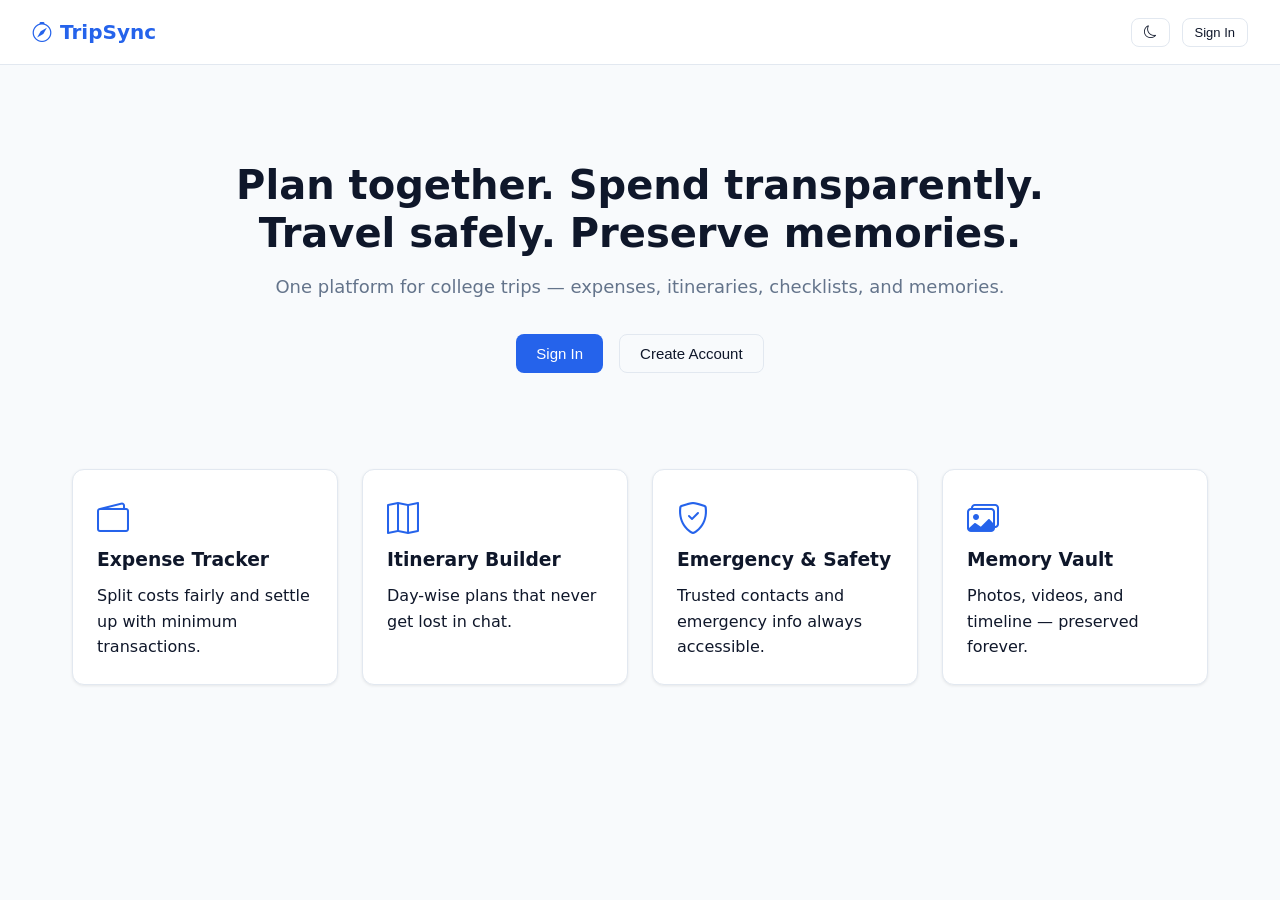
==== src/main/webapp/index.html @ 83077573 "first commit" ====
<!DOCTYPE html>
<html lang="en" data-theme="light">
<head>
    <meta charset="UTF-8">
    <meta name="viewport" content="width=device-width, initial-scale=1.0">
    <title>TripSync – Smart Group Trip Planner</title>
    <link rel="stylesheet" href="css/styles.css">
    <link rel="stylesheet" href="https://cdn.jsdelivr.net/npm/bootstrap-icons@1.11.3/font/bootstrap-icons.min.css">
</head>
<body>
    <nav class="navbar">
        <div class="nav-brand">
            <i class="bi bi-compass"></i>
            <span>TripSync</span>
        </div>
        <div class="nav-actions" id="navActions"></div>
    </nav>

    <main id="app">
        <!-- Landing (unauthenticated) -->
        <section id="landingView" class="view">
            <div class="hero">
                <h1>Plan together. Spend transparently.<br>Travel safely. Preserve memories.</h1>
                <p class="tagline">One platform for college trips — expenses, itineraries, checklists, and memories.</p>
                <div class="hero-actions">
                    <button class="btn btn-primary" onclick="App.showView('login')">Sign In</button>
                    <button class="btn btn-outline" onclick="App.showView('register')">Create Account</button>
                </div>
            </div>
            <div class="features-grid">
                <div class="feature-card"><i class="bi bi-wallet2"></i><h3>Expense Tracker</h3><p>Split costs fairly and settle up with minimum transactions.</p></div>
                <div class="feature-card"><i class="bi bi-map"></i><h3>Itinerary Builder</h3><p>Day-wise plans that never get lost in chat.</p></div>
                <div class="feature-card"><i class="bi bi-shield-check"></i><h3>Emergency & Safety</h3><p>Trusted contacts and emergency info always accessible.</p></div>
                <div class="feature-card"><i class="bi bi-images"></i><h3>Memory Vault</h3><p>Photos, videos, and timeline — preserved forever.</p></div>
            </div>
        </section>

        <!-- Auth views -->
        <section id="loginView" class="view hidden">
            <div class="auth-card">
                <h2>Welcome back</h2>
                <form id="loginForm">
                    <div class="form-group"><label>Email</label><input type="email" name="email" required></div>
                    <div class="form-group"><label>Password</label><input type="password" name="password" required></div>
                    <button type="submit" class="btn btn-primary btn-block">Sign In</button>
                </form>
                <p class="auth-link"><a href="#" onclick="App.showView('forgot'); return false;">Forgot password?</a></p>
                <p class="auth-link">No account? <a href="#" onclick="App.showView('register'); return false;">Register</a></p>
            </div>
        </section>

        <section id="registerView" class="view hidden">
            <div class="auth-card">
                <h2>Create account</h2>
                <form id="registerForm">
                    <div class="form-group"><label>Name</label><input type="text" name="name" required></div>
                    <div class="form-group"><label>Email</label><input type="email" name="email" required></div>
                    <div class="form-group"><label>Phone</label><input type="tel" name="phone"></div>
                    <div class="form-group"><label>Password</label><input type="password" name="password" required minlength="6"></div>
                    <button type="submit" class="btn btn-primary btn-block">Register</button>
                </form>
                <p class="auth-link">Already have an account? <a href="#" onclick="App.showView('login'); return false;">Sign in</a></p>
            </div>
        </section>

        <section id="forgotView" class="view hidden">
            <div class="auth-card">
                <h2>Reset password</h2>
                <form id="forgotForm">
                    <div class="form-group"><label>Email</label><input type="email" name="email" required></div>
                    <button type="submit" class="btn btn-primary btn-block">Send Reset Link</button>
                </form>
                <div id="resetTokenDisplay" class="hidden token-display"></div>
            </div>
        </section>

        <!-- Dashboard -->
        <section id="dashboardView" class="view hidden">
            <div class="page-header">
                <h2>My Trips</h2>
                <div class="header-actions">
                    <button class="btn btn-outline" onclick="App.showJoinModal()"><i class="bi bi-qr-code"></i> Join Trip</button>
                    <button class="btn btn-primary" onclick="App.showCreateTripModal()"><i class="bi bi-plus-lg"></i> New Trip</button>
                </div>
            </div>
            <div class="search-bar">
                <input type="text" id="tripSearch" placeholder="Search trips or destinations..." oninput="App.searchTrips(this.value)">
            </div>
            <div id="tripsGrid" class="trips-grid"></div>
        </section>

        <!-- Trip Detail -->
        <section id="tripDetailView" class="view hidden">
            <div id="tripHeader" class="trip-header"></div>
            <div class="tabs">
                <button class="tab active" data-tab="overview" onclick="App.switchTab('overview')">Overview</button>
                <button class="tab" data-tab="expenses" onclick="App.switchTab('expenses')">Expenses</button>
                <button class="tab" data-tab="itinerary" onclick="App.switchTab('itinerary')">Itinerary</button>
                <button class="tab" data-tab="checklist" onclick="App.switchTab('checklist')">Checklist</button>
                <button class="tab" data-tab="memories" onclick="App.switchTab('memories')">Memories</button>
                <button class="tab" data-tab="timeline" onclick="App.switchTab('timeline')">Timeline</button>
            </div>
            <div id="tabContent" class="tab-content"></div>
        </section>
    </main>

    <!-- Modals -->
    <div id="modalOverlay" class="modal-overlay hidden" onclick="App.closeModal()"></div>
    <div id="modal" class="modal hidden"></div>
    <div id="toast" class="toast hidden"></div>

    <script src="js/api.js"></script>
    <script src="js/app.js"></script>
</body>
</html>
---- src/main/webapp/css/styles.css ----
:root {
    --primary: #2563eb;
    --primary-dark: #1d4ed8;
    --success: #16a34a;
    --warning: #d97706;
    --danger: #dc2626;
    --bg: #f8fafc;
    --surface: #ffffff;
    --text: #0f172a;
    --text-muted: #64748b;
    --border: #e2e8f0;
    --shadow: 0 1px 3px rgba(0,0,0,.08);
    --radius: 12px;
}

[data-theme="dark"] {
    --bg: #0f172a;
    --surface: #1e293b;
    --text: #f1f5f9;
    --text-muted: #94a3b8;
    --border: #334155;
    --shadow: 0 1px 3px rgba(0,0,0,.3);
}

* { box-sizing: border-box; margin: 0; padding: 0; }

body {
    font-family: 'Segoe UI', system-ui, -apple-system, sans-serif;
    background: var(--bg);
    color: var(--text);
    line-height: 1.6;
    min-height: 100vh;
}

.navbar {
    display: flex;
    justify-content: space-between;
    align-items: center;
    padding: 1rem 2rem;
    background: var(--surface);
    border-bottom: 1px solid var(--border);
    position: sticky;
    top: 0;
    z-index: 100;
}

.nav-brand {
    display: flex;
    align-items: center;
    gap: .5rem;
    font-size: 1.25rem;
    font-weight: 700;
    color: var(--primary);
}

.nav-actions { display: flex; gap: .75rem; align-items: center; }

main { max-width: 1200px; margin: 0 auto; padding: 2rem; }

.hidden { display: none !important; }

.hero {
    text-align: center;
    padding: 4rem 1rem;
}

.hero h1 { font-size: 2.5rem; line-height: 1.2; margin-bottom: 1rem; }
.tagline { color: var(--text-muted); font-size: 1.125rem; margin-bottom: 2rem; }
.hero-actions { display: flex; gap: 1rem; justify-content: center; flex-wrap: wrap; }

.features-grid {
    display: grid;
    grid-template-columns: repeat(auto-fit, minmax(240px, 1fr));
    gap: 1.5rem;
    margin-top: 2rem;
}

.feature-card {
    background: var(--surface);
    padding: 1.5rem;
    border-radius: var(--radius);
    border: 1px solid var(--border);
    box-shadow: var(--shadow);
}

.feature-card i { font-size: 2rem; color: var(--primary); margin-bottom: .75rem; }
.feature-card h3 { margin-bottom: .5rem; }

.btn {
    display: inline-flex;
    align-items: center;
    gap: .5rem;
    padding: .625rem 1.25rem;
    border-radius: 8px;
    border: none;
    font-size: .9375rem;
    font-weight: 500;
    cursor: pointer;
    transition: all .2s;
}

.btn-primary { background: var(--primary); color: #fff; }
.btn-primary:hover { background: var(--primary-dark); }
.btn-outline { background: transparent; border: 1px solid var(--border); color: var(--text); }
.btn-outline:hover { border-color: var(--primary); color: var(--primary); }
.btn-block { width: 100%; justify-content: center; }
.btn-sm { padding: .375rem .75rem; font-size: .8125rem; }

.auth-card {
    max-width: 420px;
    margin: 2rem auto;
    background: var(--surface);
    padding: 2rem;
    border-radius: var(--radius);
    border: 1px solid var(--border);
    box-shadow: var(--shadow);
}

.auth-card h2 { margin-bottom: 1.5rem; }
.auth-link { text-align: center; margin-top: 1rem; color: var(--text-muted); font-size: .875rem; }
.auth-link a { color: var(--primary); text-decoration: none; }

.form-group { margin-bottom: 1rem; }
.form-group label { display: block; margin-bottom: .375rem; font-size: .875rem; font-weight: 500; }
.form-group input, .form-group select, .form-group textarea {
    width: 100%;
    padding: .625rem .875rem;
    border: 1px solid var(--border);
    border-radius: 8px;
    background: var(--bg);
    color: var(--text);
    font-size: .9375rem;
}

.page-header {
    display: flex;
    justify-content: space-between;
    align-items: center;
    margin-bottom: 1.5rem;
    flex-wrap: wrap;
    gap: 1rem;
}

.header-actions { display: flex; gap: .75rem; }

.search-bar input {
    width: 100%;
    padding: .75rem 1rem;
    border: 1px solid var(--border);
    border-radius: var(--radius);
    background: var(--surface);
    color: var(--text);
    margin-bottom: 1.5rem;
}

.trips-grid {
    display: grid;
    grid-template-columns: repeat(auto-fill, minmax(300px, 1fr));
    gap: 1.25rem;
}

.trip-card {
    background: var(--surface);
    border: 1px solid var(--border);
    border-radius: var(--radius);
    padding: 1.25rem;
    cursor: pointer;
    transition: transform .2s, box-shadow .2s;
    box-shadow: var(--shadow);
}

.trip-card:hover { transform: translateY(-2px); box-shadow: 0 4px 12px rgba(0,0,0,.1); }
.trip-card h3 { margin-bottom: .25rem; }
.trip-card .destination { color: var(--text-muted); font-size: .875rem; }
.trip-card .meta { display: flex; justify-content: space-between; margin-top: 1rem; font-size: .8125rem; }
.trip-card .budget-bar { height: 6px; background: var(--border); border-radius: 3px; margin-top: .75rem; overflow: hidden; }
.trip-card .budget-fill { height: 100%; background: var(--primary); border-radius: 3px; }
.trip-card .budget-fill.warning { background: var(--warning); }
.trip-card .budget-fill.danger { background: var(--danger); }

.badge {
    display: inline-block;
    padding: .2rem .6rem;
    border-radius: 999px;
    font-size: .75rem;
    font-weight: 600;
    text-transform: uppercase;
}

.badge-planning { background: #dbeafe; color: #1d4ed8; }
.badge-active { background: #dcfce7; color: #15803d; }
.badge-completed { background: #fef3c7; color: #b45309; }
.badge-archived { background: #f1f5f9; color: #64748b; }

.trip-header {
    background: linear-gradient(135deg, var(--primary), #7c3aed);
    color: #fff;
    padding: 2rem;
    border-radius: var(--radius);
    margin-bottom: 1.5rem;
}

.trip-header h2 { font-size: 1.75rem; }
.trip-header .invite-code {
    display: inline-flex;
    align-items: center;
    gap: .5rem;
    background: rgba(255,255,255,.2);
    padding: .375rem .75rem;
    border-radius: 8px;
    margin-top: .75rem;
    font-family: monospace;
    cursor: pointer;
}

.tabs {
    display: flex;
    gap: .25rem;
    border-bottom: 1px solid var(--border);
    margin-bottom: 1.5rem;
    overflow-x: auto;
}

.tab {
    padding: .75rem 1rem;
    border: none;
    background: none;
    color: var(--text-muted);
    cursor: pointer;
    font-weight: 500;
    border-bottom: 2px solid transparent;
    white-space: nowrap;
}

.tab.active { color: var(--primary); border-bottom-color: var(--primary); }

.stats-grid {
    display: grid;
    grid-template-columns: repeat(auto-fit, minmax(180px, 1fr));
    gap: 1rem;
    margin-bottom: 1.5rem;
}

.stat-card {
    background: var(--surface);
    border: 1px solid var(--border);
    border-radius: var(--radius);
    padding: 1.25rem;
}

.stat-card .label { font-size: .8125rem; color: var(--text-muted); }
.stat-card .value { font-size: 1.5rem; font-weight: 700; margin-top: .25rem; }

.table-wrap { overflow-x: auto; }
table { width: 100%; border-collapse: collapse; background: var(--surface); border-radius: var(--radius); overflow: hidden; }
th, td { padding: .75rem 1rem; text-align: left; border-bottom: 1px solid var(--border); }
th { background: var(--bg); font-size: .8125rem; text-transform: uppercase; color: var(--text-muted); }

.settlement-list { list-style: none; }
.settlement-list li {
    padding: .75rem 1rem;
    background: var(--surface);
    border: 1px solid var(--border);
    border-radius: 8px;
    margin-bottom: .5rem;
}

.timeline { position: relative; padding-left: 1.5rem; }
.timeline-item {
    position: relative;
    padding-bottom: 1.25rem;
    padding-left: 1rem;
    border-left: 2px solid var(--border);
}
.timeline-item::before {
    content: '';
    position: absolute;
    left: -5px;
    top: 4px;
    width: 8px;
    height: 8px;
    border-radius: 50%;
    background: var(--primary);
}
.timeline-item .time { font-size: .75rem; color: var(--text-muted); }

.modal-overlay {
    position: fixed;
    inset: 0;
    background: rgba(0,0,0,.5);
    z-index: 200;
}

.modal {
    position: fixed;
    top: 50%;
    left: 50%;
    transform: translate(-50%, -50%);
    background: var(--surface);
    padding: 1.5rem;
    border-radius: var(--radius);
    z-index: 201;
    width: 90%;
    max-width: 480px;
    max-height: 90vh;
    overflow-y: auto;
}

.modal h3 { margin-bottom: 1rem; }
.modal-actions { display: flex; gap: .75rem; justify-content: flex-end; margin-top: 1rem; }

.toast {
    position: fixed;
    bottom: 2rem;
    right: 2rem;
    background: var(--text);
    color: var(--bg);
    padding: .75rem 1.25rem;
    border-radius: 8px;
    z-index: 300;
    animation: slideIn .3s ease;
}

.toast.error { background: var(--danger); color: #fff; }
.toast.success { background: var(--success); color: #fff; }

@keyframes slideIn {
    from { transform: translateY(1rem); opacity: 0; }
    to { transform: translateY(0); opacity: 1; }
}

.empty-state {
    text-align: center;
    padding: 3rem;
    color: var(--text-muted);
}

.empty-state i { font-size: 3rem; margin-bottom: 1rem; opacity: .5; }

@media (max-width: 640px) {
    .hero h1 { font-size: 1.75rem; }
    main { padding: 1rem; }
    .navbar { padding: .75rem 1rem; }
}
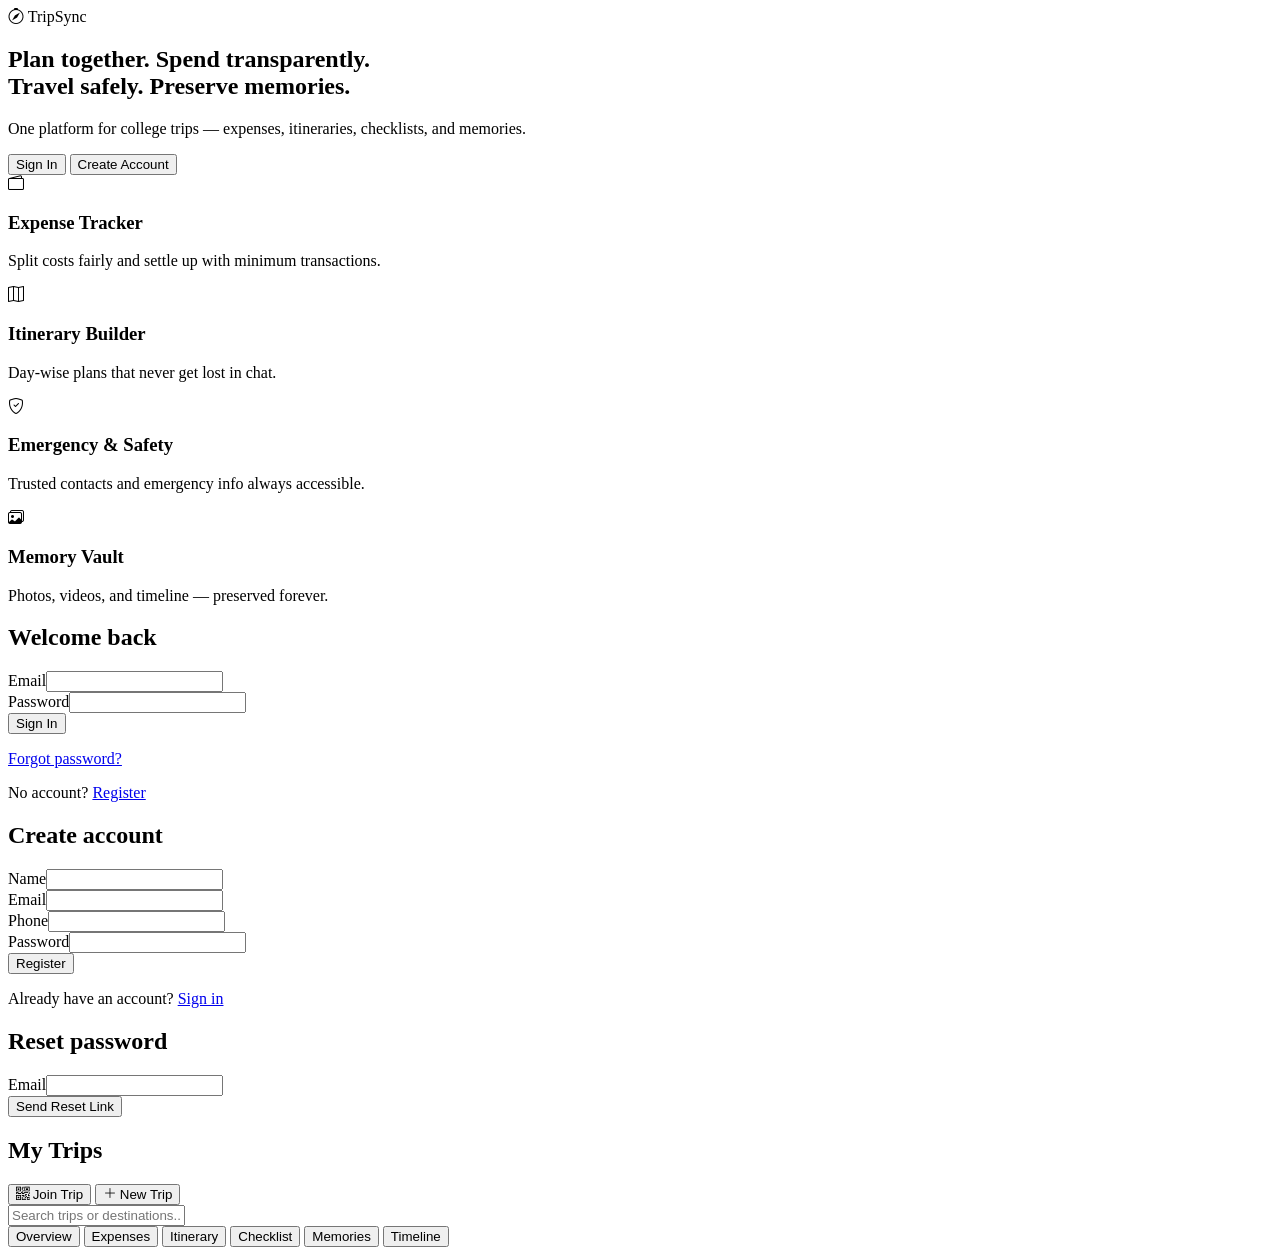
==== commit 77026e92: "Fix Vercel routing: route /css and /js to static assets and update asset paths" ====
--- a/src/main/webapp/index.html
+++ b/src/main/webapp/index.html
@@ -4,7 +4,7 @@
     <meta charset="UTF-8">
     <meta name="viewport" content="width=device-width, initial-scale=1.0">
     <title>TripSync – Smart Group Trip Planner</title>
-    <link rel="stylesheet" href="css/styles.css">
+    <link rel="stylesheet" href="/css/styles.css">
     <link rel="stylesheet" href="https://cdn.jsdelivr.net/npm/bootstrap-icons@1.11.3/font/bootstrap-icons.min.css">
 </head>
 <body>
@@ -109,7 +109,7 @@
     <div id="modal" class="modal hidden"></div>
     <div id="toast" class="toast hidden"></div>
 
-    <script src="js/api.js"></script>
-    <script src="js/app.js"></script>
+    <script src="/js/api.js"></script>
+    <script src="/js/app.js"></script>
 </body>
 </html>
